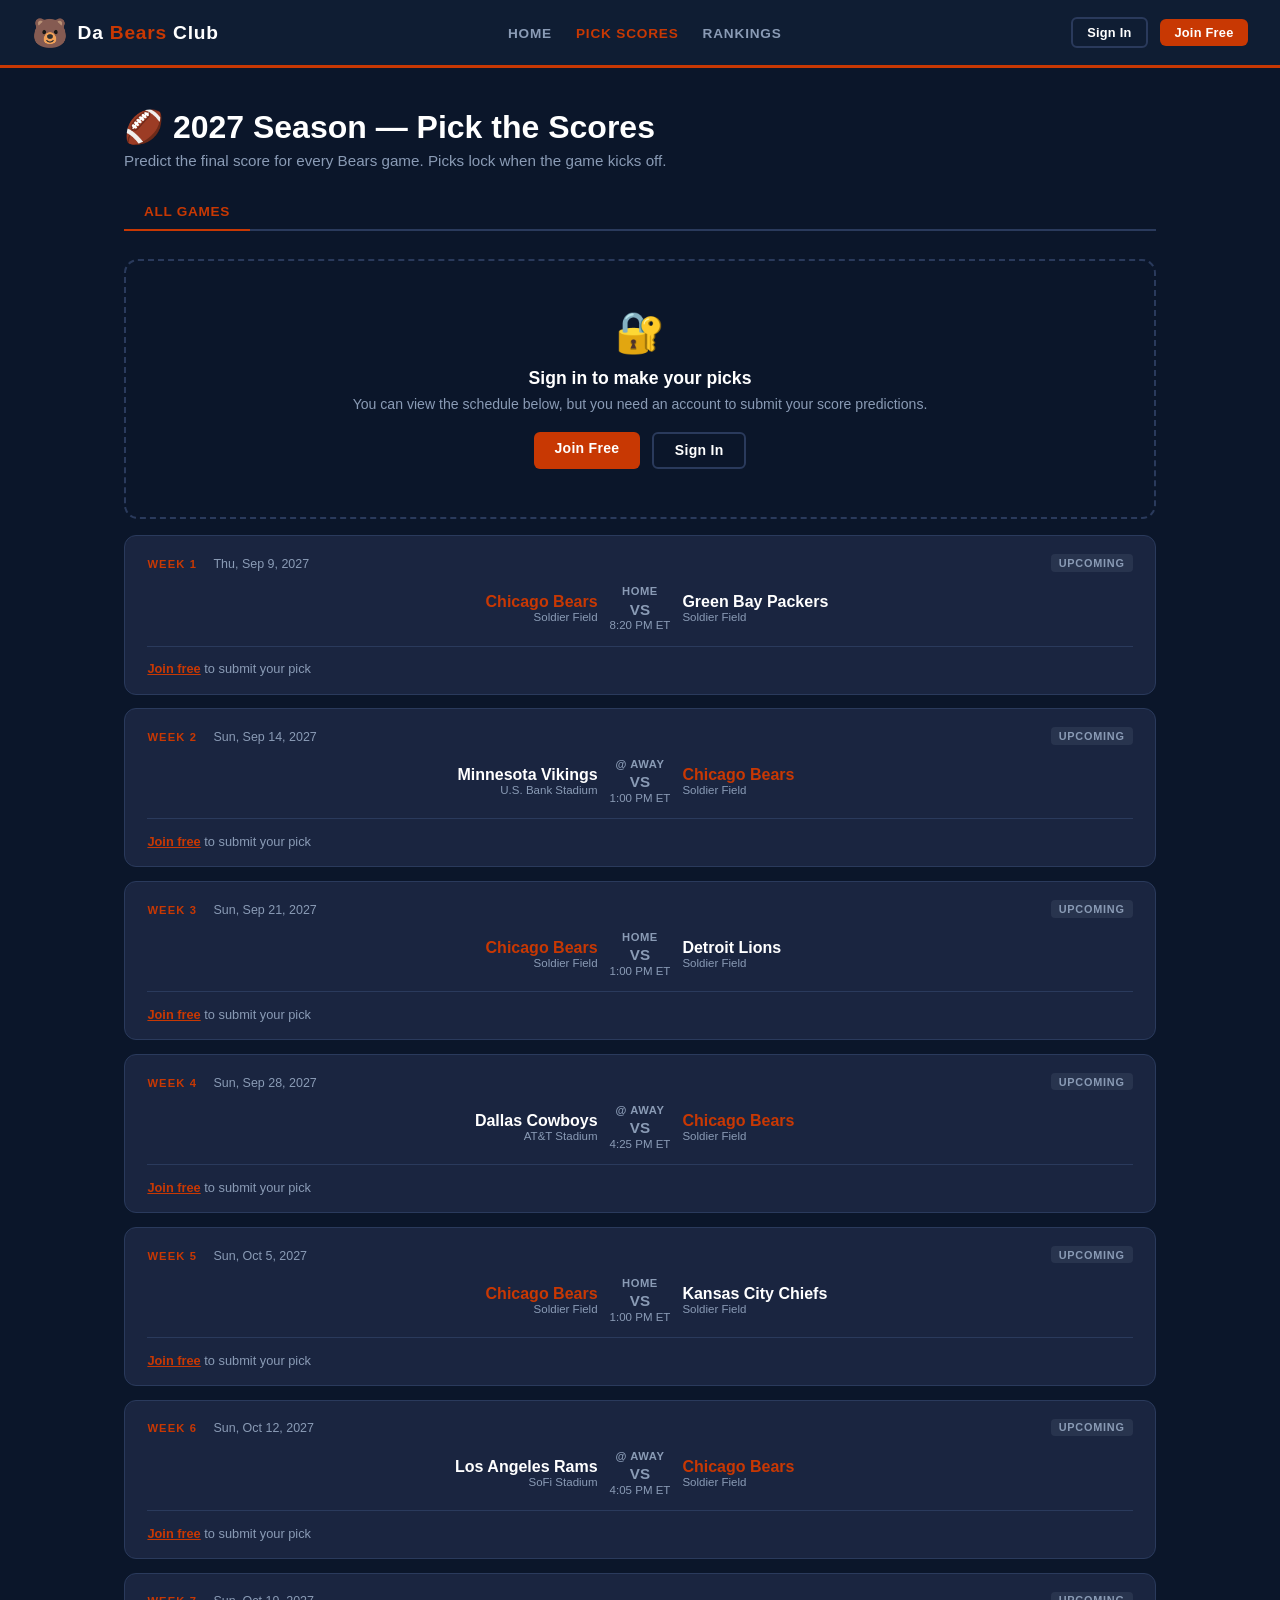
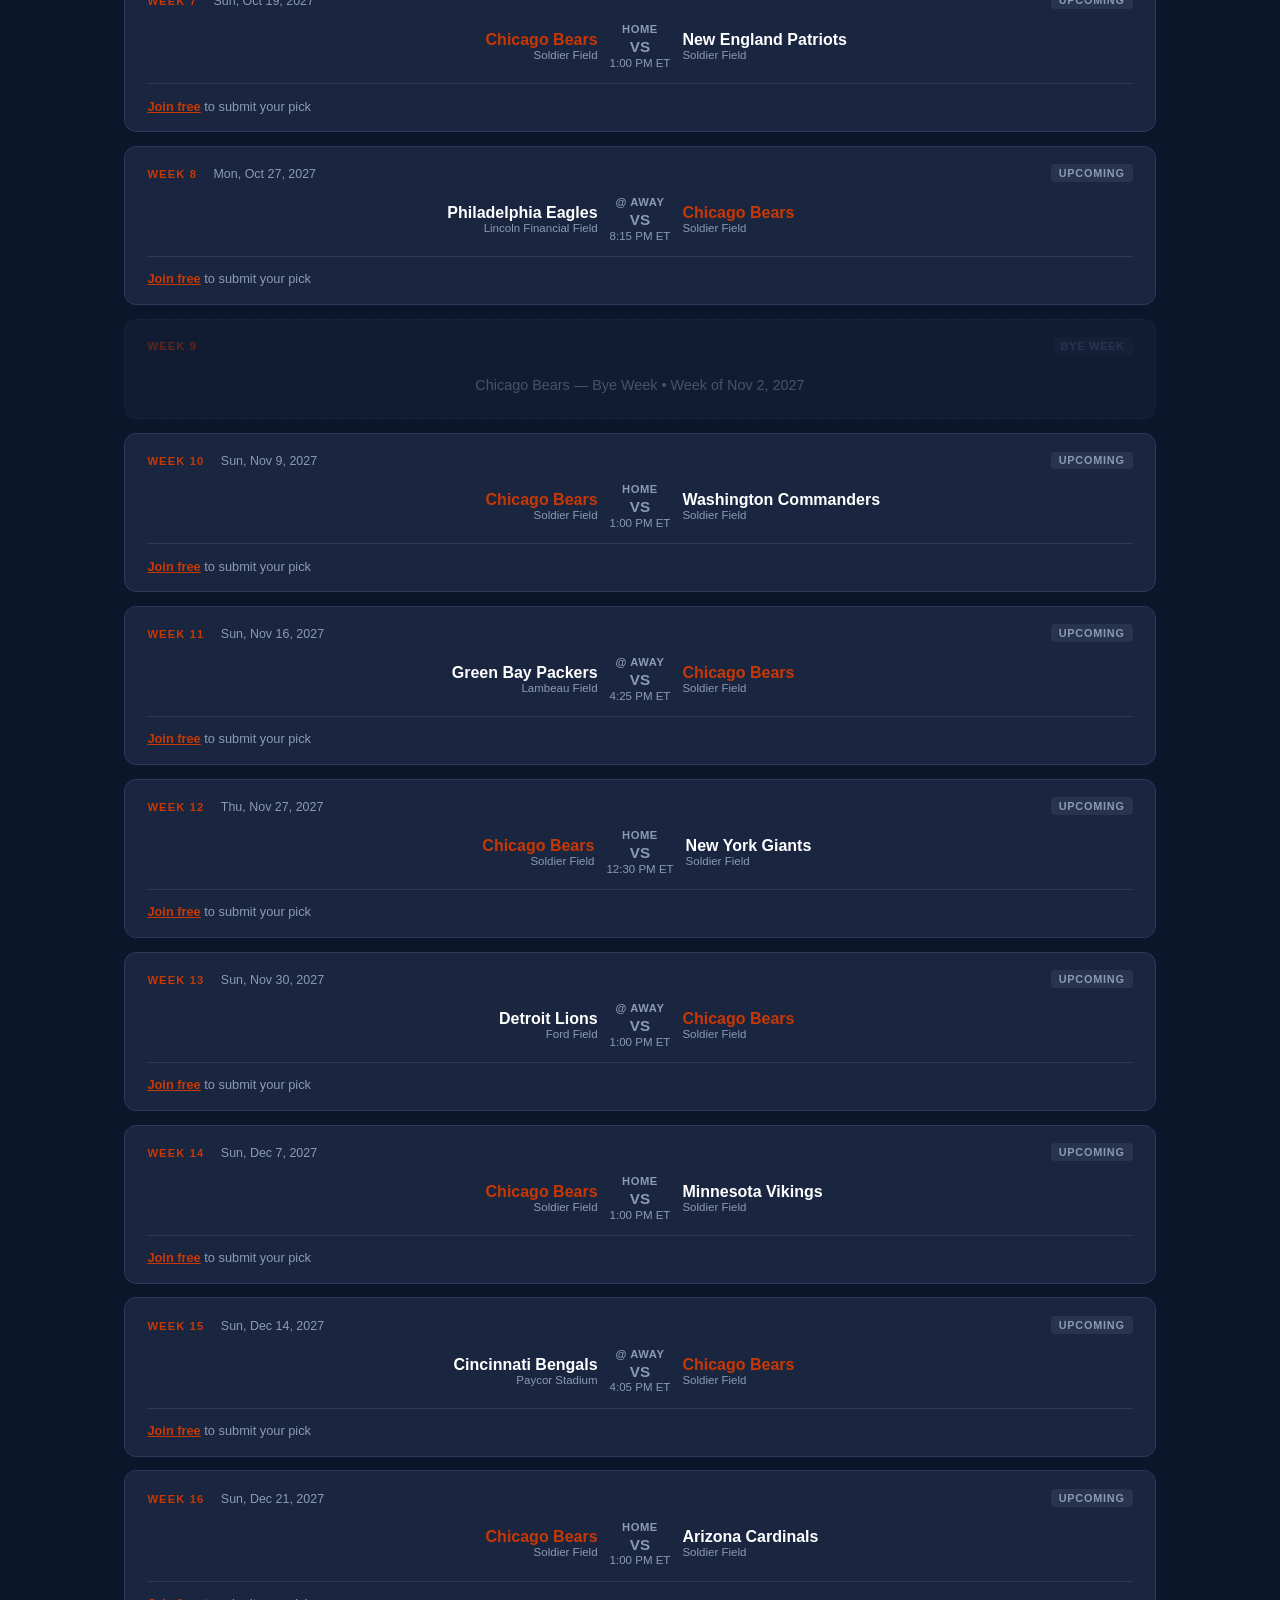
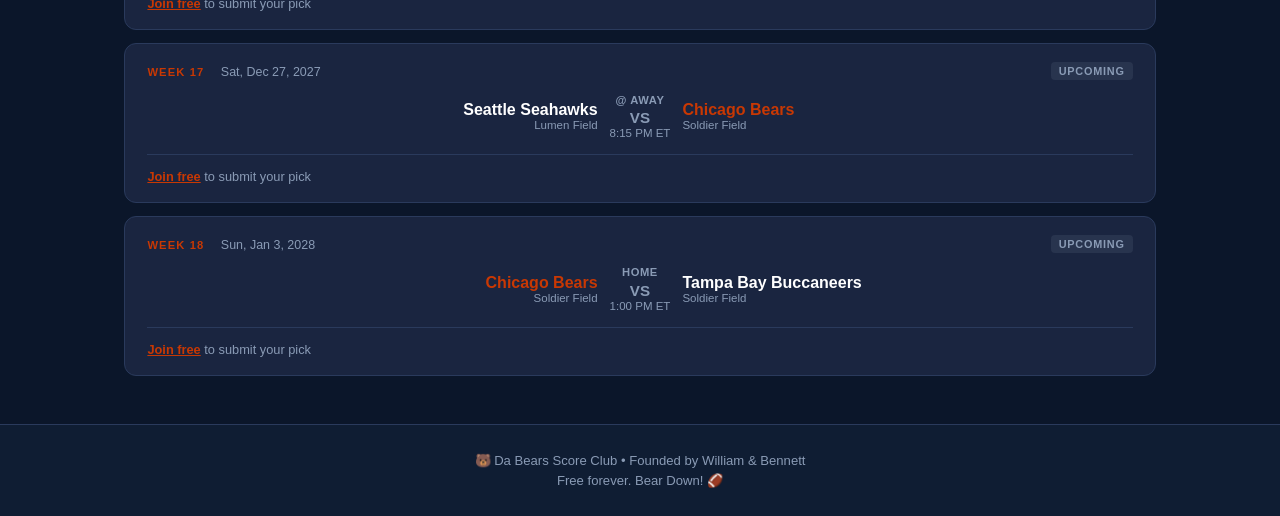
==== games.html @ 173727cb "Initial commit: Da Bears Score Club static site" ====
<!DOCTYPE html>
<html lang="en">
<head>
  <meta charset="UTF-8">
  <meta name="viewport" content="width=device-width, initial-scale=1.0">
  <title>Pick Scores — Da Bears Score Club</title>
  <link rel="stylesheet" href="style.css">
</head>
<body>

<nav>
  <a href="index.html" class="nav-logo">
    <span class="bear-icon">🐻</span>
    <span class="logo-text">Da <span>Bears</span> Club</span>
  </a>
  <ul class="nav-links">
    <li><a href="index.html">Home</a></li>
    <li><a href="games.html" class="active">Pick Scores</a></li>
    <li><a href="rankings.html">Rankings</a></li>
  </ul>
  <div class="nav-auth" id="nav-auth"></div>
</nav>

<div class="page-header">
  <h1>🏈 2027 Season — Pick the Scores</h1>
  <p>Predict the final score for every Bears game. Picks lock when the game kicks off.</p>
</div>

<div style="max-width:1080px;margin:0 auto;padding:0 1.5rem 3rem">

  <!-- Stats (logged-in only) -->
  <div id="stats-section" style="display:none;margin-bottom:1.75rem">
    <div class="stats-row" id="stats-row"></div>
  </div>

  <!-- Tabs -->
  <div class="tabs">
    <button class="tab-btn active" onclick="showTab('all', this)">All Games</button>
    <button class="tab-btn" onclick="showTab('mypicks', this)" id="mypicks-tab">My Picks</button>
  </div>

  <!-- Auth prompt (logged-out) -->
  <div id="auth-prompt" style="display:none">
    <div class="auth-prompt">
      <span class="ap-icon">🔐</span>
      <h3>Sign in to make your picks</h3>
      <p>You can view the schedule below, but you need an account to submit your score predictions.</p>
      <div style="display:flex;gap:0.75rem;justify-content:center">
        <a href="register.html" class="btn btn-primary">Join Free</a>
        <a href="login.html" class="btn btn-outline">Sign In</a>
      </div>
    </div>
  </div>

  <!-- Games list -->
  <div class="games-grid" id="games-list"></div>

  <!-- My picks tab content -->
  <div id="mypicks-content" style="display:none">
    <div class="games-grid" id="mypicks-list"></div>
  </div>

</div>

<!-- Footer -->
<footer>
  <div>🐻 Da Bears Score Club &bull; Founded by William &amp; Bennett</div>
  <div>Free forever. Bear Down! 🏈</div>
</footer>

<script src="app.js"></script>
<script>
let activeTab = 'all';
let currentUser = null;

function showTab(tab, btn) {
  activeTab = tab;
  document.querySelectorAll('.tab-btn').forEach(b => b.classList.remove('active'));
  btn.classList.add('active');
  document.getElementById('games-list').style.display     = tab === 'all'     ? 'flex' : 'none';
  document.getElementById('mypicks-content').style.display = tab === 'mypicks' ? 'block' : 'none';
}

function ptsBadge(pts) {
  if (pts === null) return '';
  const cls = pts === 10 ? 'pts-10' : pts === 7 ? 'pts-7' : pts === 5 ? 'pts-5' : pts === 3 ? 'pts-3' : 'pts-0';
  const lbl = pts === 10 ? '🎯 10 pts — EXACT!' : pts === 7 ? '⭐ 7 pts' : pts === 5 ? '5 pts' : pts === 3 ? '3 pts' : '0 pts';
  return `<span class="pick-result-pts ${cls}">${lbl}</span>`;
}

function renderGameCard(game, user, showPickForm) {
  const isBye = !!game.isBye;
  if (isBye) {
    return `<div class="game-card is-bye">
      <div class="game-meta-row">
        <span class="game-week-label">Week ${game.week}</span>
        <span class="game-status-tag status-bye">BYE WEEK</span>
      </div>
      <div style="text-align:center;color:var(--gray);padding:0.5rem 0;font-size:0.9rem">Chicago Bears — Bye Week &bull; ${game.date}</div>
    </div>`;
  }

  const homeTeam = game.home ? 'Chicago Bears' : game.opp;
  const awayTeam = game.home ? game.opp       : 'Chicago Bears';
  const homeIsB  = game.home;
  const awayIsB  = !game.home;

  let matchupHTML = '';
  if (game.complete) {
    const bearsFinal = game.finalBears;
    const oppFinal   = game.finalOpp;
    const homeScore  = game.home ? bearsFinal : oppFinal;
    const awayScore  = game.home ? oppFinal   : bearsFinal;
    matchupHTML = `<div class="game-matchup">
      <div class="team-block" style="text-align:right">
        <div class="team-name-main ${homeIsB?'is-bears':''}">${homeTeam}</div>
        <div class="team-location-small">${game.home ? 'Soldier Field' : game.venue}</div>
      </div>
      <div class="vs-block">
        <div class="at-home-tag">${game.home ? 'HOME' : '@ AWAY'}</div>
        <div class="vs-final">${homeScore} – ${awayScore}</div>
        <div style="font-size:0.7rem;color:#5bd378;margin-top:0.15rem">FINAL</div>
      </div>
      <div class="team-block">
        <div class="team-name-main ${awayIsB?'is-bears':''}">${awayTeam}</div>
        <div class="team-location-small">${!game.home ? 'Soldier Field' : game.venue}</div>
      </div>
    </div>`;
  } else {
    matchupHTML = `<div class="game-matchup">
      <div class="team-block" style="text-align:right">
        <div class="team-name-main ${homeIsB?'is-bears':''}">${homeTeam}</div>
        <div class="team-location-small">${game.home ? 'Soldier Field' : game.venue}</div>
      </div>
      <div class="vs-block">
        <div class="at-home-tag">${game.home ? 'HOME' : '@ AWAY'}</div>
        <div style="font-size:0.95rem;color:var(--gray);font-weight:700">VS</div>
        <div style="font-size:0.72rem;color:var(--gray);margin-top:0.1rem">${game.time}</div>
      </div>
      <div class="team-block">
        <div class="team-name-main ${awayIsB?'is-bears':''}">${awayTeam}</div>
        <div class="team-location-small">${!game.home ? 'Soldier Field' : game.venue}</div>
      </div>
    </div>`;
  }

  let pickHTML = '';
  if (showPickForm && !game.complete) {
    const pick = user ? getUserPick(user.id, game.id) : null;
    const bVal = pick ? pick.bearsScore : '';
    const oVal = pick ? pick.oppScore   : '';
    const hasPick = pick !== null;

    // Label order: Bears score first if home, opp score first if away
    const leftLabel  = game.home ? 'Bears' : game.opp;
    const rightLabel = game.home ? game.opp : 'Bears';
    const leftId     = `h_${game.id}`;
    const rightId    = `a_${game.id}`;
    const leftVal    = game.home ? bVal : oVal;
    const rightVal   = game.home ? oVal : bVal;

    pickHTML = `
      <div class="pick-row">
        <div style="display:flex;align-items:center;gap:0.5rem;flex-wrap:wrap">
          <span style="font-size:0.78rem;color:var(--gray);font-weight:700;text-transform:uppercase;letter-spacing:0.05em">Your Pick:</span>
          <div class="pick-inputs">
            <span style="font-size:0.75rem;color:var(--gray)">${leftLabel}</span>
            <input type="number" class="score-input" id="${leftId}" min="0" max="99" value="${leftVal}" placeholder="—">
            <span class="score-dash">–</span>
            <input type="number" class="score-input" id="${rightId}" min="0" max="99" value="${rightVal}" placeholder="—">
            <span style="font-size:0.75rem;color:var(--gray)">${rightLabel}</span>
          </div>
        </div>
        <div class="pick-actions">
          ${hasPick ? `<span class="pick-saved-tag" id="saved_${game.id}">✓ SAVED</span>` : `<span style="font-size:0.72rem;color:var(--gray)" id="saved_${game.id}"></span>`}
          <button class="btn btn-primary btn-sm" onclick="submitPick('${game.id}','${leftId}','${rightId}','${game.home}')">
            ${hasPick ? 'Update' : 'Save Pick'}
          </button>
        </div>
      </div>`;
  } else if (game.complete && user) {
    const pick = getUserPick(user.id, game.id);
    if (pick) {
      const pts = calcPoints(pick, game);
      const pHome = game.home ? pick.bearsScore : pick.oppScore;
      const pAway = game.home ? pick.oppScore   : pick.bearsScore;
      pickHTML = `
        <div class="pick-row">
          <div style="display:flex;align-items:center;gap:0.6rem;flex-wrap:wrap">
            <span style="font-size:0.78rem;color:var(--gray)">Your pick:</span>
            <span style="font-weight:800">${pHome} – ${pAway}</span>
            ${ptsBadge(pts)}
          </div>
        </div>`;
    } else if (showPickForm) {
      pickHTML = `<div class="pick-row"><span style="font-size:0.78rem;color:var(--gray)">You didn't pick this game.</span></div>`;
    }
  } else if (!game.complete && !user) {
    pickHTML = `<div class="pick-row">
      <span style="font-size:0.8rem;color:var(--gray)"><a href="register.html" style="color:var(--orange);font-weight:700">Join free</a> to submit your pick</span>
    </div>`;
  }

  const statusTag = game.complete
    ? '<span class="game-status-tag status-complete">Final</span>'
    : '<span class="game-status-tag status-upcoming">Upcoming</span>';

  return `<div class="game-card ${game.complete?'is-complete':''}">
    <div class="game-meta-row">
      <div>
        <span class="game-week-label">Week ${game.week}</span>
        <span class="game-date-label" style="margin-left:0.75rem">${game.date}</span>
      </div>
      ${statusTag}
    </div>
    ${matchupHTML}
    ${pickHTML}
  </div>`;
}

function submitPick(gameId, leftId, rightId, homeIsBears) {
  homeIsBears = homeIsBears === 'true' || homeIsBears === true;
  const leftVal  = parseInt(document.getElementById(leftId).value)  || 0;
  const rightVal = parseInt(document.getElementById(rightId).value) || 0;
  const bearsScore = homeIsBears ? leftVal  : rightVal;
  const oppScore   = homeIsBears ? rightVal : leftVal;

  const res = savePick(gameId, bearsScore, oppScore);
  const savedEl = document.getElementById('saved_' + gameId);
  if (res.ok) {
    if (savedEl) {
      savedEl.className = 'pick-saved-tag';
      savedEl.textContent = '✓ SAVED';
    }
    // Update button text
    const btn = savedEl ? savedEl.nextElementSibling : null;
    if (btn) btn.textContent = 'Update';
  } else {
    alert(res.err);
  }
}

function renderStats(user) {
  const stats = userStats(user.id);
  const section = document.getElementById('stats-section');
  const row     = document.getElementById('stats-row');
  section.style.display = 'block';
  row.innerHTML = `
    <div class="stat-card"><div class="stat-value">${stats.picks}</div><div class="stat-label">Picks Made</div></div>
    <div class="stat-card"><div class="stat-value">${stats.total}</div><div class="stat-label">Total Points</div></div>
    <div class="stat-card"><div class="stat-value">${stats.exact}</div><div class="stat-label">Exact Scores</div></div>
    <div class="stat-card"><div class="stat-value">${stats.correct}</div><div class="stat-label">Correct Results</div></div>
  `;
}

function renderMyPicks(user) {
  const list = document.getElementById('mypicks-list');
  const picks = getPicks().filter(p => p.userId === user.id);
  const pickedGames = SCHEDULE.filter(g => !g.isBye && picks.find(p => p.gameId === g.id));
  if (pickedGames.length === 0) {
    list.innerHTML = `<div class="empty-state"><span class="es-icon">🏈</span><p>You haven't made any picks yet.<br><a href="#" onclick="showTab('all', document.querySelector('.tab-btn'));return false" style="color:var(--orange);font-weight:700">Go pick some scores!</a></p></div>`;
    return;
  }
  list.innerHTML = pickedGames.map(g => renderGameCard(g, user, true)).join('');
}

// ── INIT ──────────────────────────────────────────────────
document.addEventListener('DOMContentLoaded', () => {
  currentUser = getCurrentUser();
  const authPrompt = document.getElementById('auth-prompt');
  const gamesList  = document.getElementById('games-list');
  const myPicksTab = document.getElementById('mypicks-tab');

  if (!currentUser) {
    authPrompt.style.display = 'block';
    myPicksTab.style.display = 'none';
  } else {
    renderStats(currentUser);
  }

  // Render all games
  gamesList.innerHTML = SCHEDULE.map(g => renderGameCard(g, currentUser, !!currentUser)).join('');

  // My picks tab
  if (currentUser) {
    document.getElementById('mypicks-content').innerHTML = `<div class="games-grid" id="mypicks-list"></div>`;
  }
});

// Override showTab to also render my picks lazily
const _origShowTab = showTab;
window.showTab = function(tab, btn) {
  _origShowTab(tab, btn);
  if (tab === 'mypicks' && currentUser) {
    renderMyPicks(currentUser);
  }
};
</script>

</body>
</html>
---- style.css ----
/* Da Bears Score Club — Stylesheet */
:root {
  --navy: #0B162A;
  --navy-light: #1a2540;
  --navy-mid: #0f1d33;
  --orange: #C83803;
  --orange-light: #e84510;
  --white: #FFFFFF;
  --gray: #8a9bb5;
  --gold: #FFD700;
  --success: #28a745;
  --card-bg: #1a2540;
  --border: #2a3a5c;
}

* { margin: 0; padding: 0; box-sizing: border-box; }

body {
  font-family: -apple-system, BlinkMacSystemFont, 'Segoe UI', Roboto, sans-serif;
  background: var(--navy);
  color: var(--white);
  min-height: 100vh;
}

/* ── Navigation ── */
nav {
  background: var(--navy-mid);
  border-bottom: 3px solid var(--orange);
  padding: 0 2rem;
  display: flex;
  align-items: center;
  justify-content: space-between;
  height: 68px;
  position: sticky;
  top: 0;
  z-index: 100;
}

.nav-logo {
  display: flex;
  align-items: center;
  gap: 0.6rem;
  text-decoration: none;
  color: var(--white);
}
.nav-logo .bear-icon { font-size: 1.8rem; }
.nav-logo .logo-text { font-size: 1.2rem; font-weight: 800; letter-spacing: 0.04em; }
.nav-logo .logo-text span { color: var(--orange); }

.nav-links {
  display: flex;
  align-items: center;
  gap: 1.5rem;
  list-style: none;
}
.nav-links a {
  color: var(--gray);
  text-decoration: none;
  font-weight: 600;
  font-size: 0.85rem;
  letter-spacing: 0.06em;
  text-transform: uppercase;
  transition: color 0.2s;
}
.nav-links a:hover, .nav-links a.active { color: var(--orange); }

.nav-auth { display: flex; align-items: center; gap: 0.75rem; }

/* ── Buttons ── */
.btn {
  padding: 0.55rem 1.3rem;
  border-radius: 6px;
  font-weight: 700;
  font-size: 0.875rem;
  cursor: pointer;
  border: none;
  text-decoration: none;
  display: inline-block;
  transition: all 0.18s;
  letter-spacing: 0.02em;
}
.btn-primary { background: var(--orange); color: var(--white); }
.btn-primary:hover { background: var(--orange-light); transform: translateY(-1px); }
.btn-outline { background: transparent; color: var(--white); border: 2px solid var(--border); }
.btn-outline:hover { border-color: var(--orange); color: var(--orange); }
.btn-sm { padding: 0.35rem 0.9rem; font-size: 0.8rem; }
.btn-lg { padding: 0.85rem 2rem; font-size: 1rem; }
.btn:disabled { opacity: 0.5; cursor: not-allowed; transform: none !important; }

/* ── Hero ── */
.hero {
  background: linear-gradient(160deg, #0a1220 0%, var(--navy-light) 100%);
  padding: 5rem 2rem 4.5rem;
  text-align: center;
  position: relative;
  overflow: hidden;
}
.hero::before {
  content: '';
  position: absolute;
  top: -40%;
  left: 50%;
  transform: translateX(-50%);
  width: 700px;
  height: 700px;
  background: radial-gradient(circle, rgba(200,56,3,0.1) 0%, transparent 65%);
  pointer-events: none;
}
.hero-badge {
  display: inline-block;
  background: rgba(200,56,3,0.18);
  border: 1px solid var(--orange);
  color: var(--orange);
  padding: 0.28rem 1rem;
  border-radius: 999px;
  font-size: 0.78rem;
  font-weight: 700;
  letter-spacing: 0.1em;
  text-transform: uppercase;
  margin-bottom: 1.25rem;
}
.hero h1 {
  font-size: 3.6rem;
  font-weight: 900;
  line-height: 1.05;
  margin-bottom: 1.25rem;
}
.hero h1 .highlight { color: var(--orange); }
.hero p {
  font-size: 1.15rem;
  color: var(--gray);
  max-width: 580px;
  margin: 0 auto 2.25rem;
  line-height: 1.65;
}
.hero-btns { display: flex; gap: 1rem; justify-content: center; flex-wrap: wrap; }

/* ── Layout ── */
.container { max-width: 1080px; margin: 0 auto; padding: 0 1.5rem; }
section { padding: 3.5rem 1.5rem; max-width: 1080px; margin: 0 auto; }
.section-title { font-size: 1.9rem; font-weight: 800; margin-bottom: 0.4rem; text-align: center; }
.section-title span { color: var(--orange); }
.section-subtitle { text-align: center; color: var(--gray); margin-bottom: 2.5rem; font-size: 0.95rem; }

/* ── Cards ── */
.card {
  background: var(--card-bg);
  border: 1px solid var(--border);
  border-radius: 12px;
  padding: 1.5rem;
}

/* ── How It Works ── */
.how-grid {
  display: grid;
  grid-template-columns: repeat(auto-fit, minmax(190px, 1fr));
  gap: 1.25rem;
  margin-top: 2rem;
}
.how-item { text-align: center; padding: 1.5rem 1rem; }
.how-icon { font-size: 2.4rem; margin-bottom: 0.8rem; display: block; }
.how-title { font-weight: 700; font-size: 0.95rem; margin-bottom: 0.4rem; }
.how-desc { color: var(--gray); font-size: 0.83rem; line-height: 1.55; }

/* ── Scoring breakdown ── */
.points-grid {
  display: grid;
  grid-template-columns: repeat(auto-fit, minmax(160px, 1fr));
  gap: 1rem;
}
.points-item {
  text-align: center;
  padding: 1.1rem;
  background: rgba(138,155,181,0.05);
  border-radius: 10px;
  border: 1px solid var(--border);
}
.points-value { font-size: 2rem; font-weight: 900; }
.points-label { font-size: 0.78rem; color: var(--gray); margin-top: 0.3rem; line-height: 1.3; }

/* ── Founders ── */
.founders-grid {
  display: grid;
  grid-template-columns: repeat(auto-fit, minmax(270px, 1fr));
  gap: 1.5rem;
  margin-top: 1.5rem;
}
.founder-card {
  background: var(--card-bg);
  border: 2px solid var(--orange);
  border-radius: 16px;
  padding: 2rem;
  text-align: center;
  position: relative;
}
.founder-card::before {
  content: 'FOUNDER';
  position: absolute;
  top: -1px;
  left: 50%;
  transform: translateX(-50%);
  background: var(--orange);
  color: var(--white);
  font-size: 0.62rem;
  font-weight: 900;
  letter-spacing: 0.15em;
  padding: 0.18rem 0.85rem;
  border-radius: 0 0 8px 8px;
}
.founder-avatar {
  width: 74px;
  height: 74px;
  border-radius: 50%;
  background: linear-gradient(135deg, var(--orange), #ff6a35);
  display: flex;
  align-items: center;
  justify-content: center;
  font-size: 1.9rem;
  font-weight: 900;
  margin: 1rem auto 0.75rem;
  border: 3px solid var(--gold);
}
.founder-name { font-size: 1.35rem; font-weight: 800; }
.founder-title { color: var(--gray); font-size: 0.85rem; margin-top: 0.2rem; }
.founder-quote {
  font-size: 0.85rem;
  color: var(--gray);
  line-height: 1.55;
  margin-top: 0.9rem;
  font-style: italic;
}
.founder-badges { margin-top: 1rem; display: flex; gap: 0.5rem; justify-content: center; }

/* ── Badges ── */
.badge {
  display: inline-block;
  padding: 0.18rem 0.55rem;
  border-radius: 4px;
  font-size: 0.65rem;
  font-weight: 800;
  letter-spacing: 0.08em;
  text-transform: uppercase;
}
.badge-legend { background: linear-gradient(135deg, #b8860b, var(--gold)); color: #000; }
.badge-member { background: var(--border); color: var(--gray); }
.badge-founder { background: var(--orange); color: white; }

/* ── QR Code Section ── */
.qr-section {
  text-align: center;
  padding: 4rem 1.5rem;
  background: var(--navy-mid);
  border-top: 1px solid var(--border);
  border-bottom: 1px solid var(--border);
}
#qrcode {
  display: inline-block;
  padding: 14px;
  background: white;
  border-radius: 12px;
  margin: 1.25rem 0;
  box-shadow: 0 4px 30px rgba(200,56,3,0.3);
}

/* ── Forms ── */
.form-container { max-width: 460px; margin: 2.5rem auto; padding: 0 1.5rem; }
.form-card {
  background: var(--card-bg);
  border: 1px solid var(--border);
  border-radius: 16px;
  padding: 2.25rem;
}
.form-top-icon { text-align: center; font-size: 3rem; margin-bottom: 1.5rem; display: block; }
.form-title { font-size: 1.75rem; font-weight: 800; margin-bottom: 0.4rem; text-align: center; }
.form-subtitle { color: var(--gray); text-align: center; margin-bottom: 1.75rem; font-size: 0.88rem; }
.form-group { margin-bottom: 1.15rem; }
.form-label {
  display: block;
  font-size: 0.8rem;
  font-weight: 700;
  color: var(--gray);
  margin-bottom: 0.35rem;
  text-transform: uppercase;
  letter-spacing: 0.06em;
}
.form-input {
  width: 100%;
  padding: 0.72rem 1rem;
  background: var(--navy);
  border: 2px solid var(--border);
  border-radius: 8px;
  color: var(--white);
  font-size: 1rem;
  transition: border-color 0.2s;
  outline: none;
}
.form-input:focus { border-color: var(--orange); }
.form-input::placeholder { color: #3a4a6a; }
.form-hint { font-size: 0.73rem; color: var(--gray); margin-top: 0.28rem; }

/* ── Member Type Selector ── */
.member-type-grid { display: grid; grid-template-columns: 1fr 1fr; gap: 0.9rem; margin: 0.75rem 0; }
.member-type-option { position: relative; cursor: pointer; }
.member-type-option input[type="radio"] { position: absolute; opacity: 0; width: 0; height: 0; }
.member-type-label {
  display: block;
  padding: 1.1rem 0.75rem;
  border: 2px solid var(--border);
  border-radius: 10px;
  text-align: center;
  cursor: pointer;
  transition: all 0.2s;
}
.member-type-label:hover { border-color: rgba(200,56,3,0.5); }
.member-type-option input:checked + .member-type-label {
  border-color: var(--orange);
  background: rgba(200,56,3,0.1);
}
.member-type-icon { font-size: 1.6rem; margin-bottom: 0.4rem; display: block; }
.member-type-name { font-weight: 700; font-size: 0.9rem; }
.member-type-desc { font-size: 0.72rem; color: var(--gray); margin-top: 0.2rem; }

/* ── Alerts ── */
.alert { padding: 0.7rem 0.9rem; border-radius: 8px; font-size: 0.88rem; margin-bottom: 1rem; }
.alert-success { background: rgba(40,167,69,0.12); border: 1px solid #28a745; color: #5bd378; }
.alert-error { background: rgba(200,56,3,0.12); border: 1px solid var(--orange); color: #ff7a57; }

/* ── Divider ── */
hr.divider { border: none; border-top: 1px solid var(--border); margin: 1.25rem 0; }

/* ── Games Page ── */
.page-header {
  padding: 2.5rem 1.5rem 1.5rem;
  max-width: 1080px;
  margin: 0 auto;
}
.page-header h1 { font-size: 2rem; font-weight: 800; }
.page-header p { color: var(--gray); margin-top: 0.4rem; font-size: 0.95rem; }

.games-grid { display: flex; flex-direction: column; gap: 0.85rem; }

.game-card {
  background: var(--card-bg);
  border: 1px solid var(--border);
  border-radius: 12px;
  padding: 1.1rem 1.4rem;
}
.game-card.is-bye {
  opacity: 0.45;
  border-style: dashed;
}
.game-card.is-complete { border-color: rgba(40,167,69,0.4); }

.game-meta-row {
  display: flex;
  align-items: center;
  justify-content: space-between;
  margin-bottom: 0.85rem;
}
.game-week-label {
  font-size: 0.7rem;
  font-weight: 700;
  text-transform: uppercase;
  letter-spacing: 0.1em;
  color: var(--orange);
}
.game-date-label { font-size: 0.78rem; color: var(--gray); }

.game-matchup {
  display: grid;
  grid-template-columns: 1fr auto 1fr;
  align-items: center;
  gap: 0.75rem;
}
.team-block { display: flex; flex-direction: column; }
.team-block.home-side { text-align: right; }
.team-name-main { font-weight: 700; font-size: 1rem; }
.team-name-main.is-bears { color: var(--orange); }
.team-location-small { font-size: 0.72rem; color: var(--gray); }

.vs-block { text-align: center; }
.at-home-tag {
  font-size: 0.7rem;
  font-weight: 700;
  letter-spacing: 0.05em;
  color: var(--gray);
  margin-bottom: 0.2rem;
}
.vs-final {
  font-size: 1.3rem;
  font-weight: 900;
  letter-spacing: 0.04em;
}

.pick-row {
  display: flex;
  align-items: center;
  gap: 0.75rem;
  margin-top: 0.9rem;
  padding-top: 0.9rem;
  border-top: 1px solid var(--border);
  justify-content: space-between;
  flex-wrap: wrap;
}
.pick-inputs {
  display: flex;
  align-items: center;
  gap: 0.6rem;
}
.score-input {
  width: 54px;
  padding: 0.38rem 0.4rem;
  background: var(--navy);
  border: 2px solid var(--border);
  border-radius: 6px;
  color: var(--white);
  font-size: 1.05rem;
  font-weight: 700;
  text-align: center;
  outline: none;
}
.score-input:focus { border-color: var(--orange); }
.score-dash { color: var(--gray); font-weight: 700; }

.pick-actions { display: flex; align-items: center; gap: 0.6rem; }
.pick-status-text { font-size: 0.78rem; color: var(--gray); }
.pick-saved-tag {
  font-size: 0.7rem;
  font-weight: 700;
  background: rgba(40,167,69,0.15);
  border: 1px solid rgba(40,167,69,0.4);
  color: #5bd378;
  padding: 0.2rem 0.5rem;
  border-radius: 4px;
  letter-spacing: 0.05em;
}

.game-status-tag {
  font-size: 0.68rem;
  font-weight: 800;
  padding: 0.18rem 0.5rem;
  border-radius: 4px;
  letter-spacing: 0.07em;
  text-transform: uppercase;
}
.status-upcoming { background: rgba(138,155,181,0.12); color: var(--gray); }
.status-complete { background: rgba(40,167,69,0.15); color: #5bd378; }
.status-bye { background: rgba(138,155,181,0.08); color: #4a5a7a; }

/* ── My Picks Result ── */
.pick-result-pts {
  font-size: 0.8rem;
  font-weight: 800;
  padding: 0.18rem 0.5rem;
  border-radius: 4px;
}
.pts-10 { background: rgba(200,56,3,0.2); color: var(--orange); }
.pts-7  { background: rgba(255,215,0,0.15); color: var(--gold); }
.pts-5  { background: rgba(138,155,181,0.15); color: #aab8d0; }
.pts-3  { background: rgba(138,155,181,0.08); color: #6a7a9a; }
.pts-0  { background: rgba(220,53,69,0.1); color: #e07070; }

/* ── Stats Row ── */
.stats-row {
  display: grid;
  grid-template-columns: repeat(auto-fit, minmax(140px, 1fr));
  gap: 1rem;
  margin-bottom: 2rem;
}
.stat-card {
  background: var(--card-bg);
  border: 1px solid var(--border);
  border-radius: 10px;
  padding: 1.1rem;
  text-align: center;
}
.stat-value { font-size: 1.9rem; font-weight: 900; color: var(--orange); }
.stat-label { font-size: 0.75rem; color: var(--gray); text-transform: uppercase; letter-spacing: 0.05em; margin-top: 0.2rem; }

/* ── Tabs ── */
.tabs {
  display: flex;
  border-bottom: 2px solid var(--border);
  margin-bottom: 1.75rem;
}
.tab-btn {
  padding: 0.65rem 1.25rem;
  background: none;
  border: none;
  color: var(--gray);
  font-weight: 700;
  font-size: 0.85rem;
  letter-spacing: 0.05em;
  text-transform: uppercase;
  cursor: pointer;
  border-bottom: 2px solid transparent;
  margin-bottom: -2px;
  transition: all 0.2s;
}
.tab-btn.active { color: var(--orange); border-bottom-color: var(--orange); }
.tab-btn:hover:not(.active) { color: var(--white); }

/* ── Rankings ── */
.rankings-wrap {
  background: var(--card-bg);
  border: 1px solid var(--border);
  border-radius: 14px;
  overflow: hidden;
}
.rankings-table { width: 100%; border-collapse: collapse; }
.rankings-table th {
  text-align: left;
  padding: 0.7rem 1.1rem;
  font-size: 0.7rem;
  font-weight: 700;
  text-transform: uppercase;
  letter-spacing: 0.1em;
  color: var(--gray);
  background: rgba(0,0,0,0.2);
  border-bottom: 2px solid var(--border);
}
.rankings-table td { padding: 0.9rem 1.1rem; border-bottom: 1px solid var(--border); font-size: 0.93rem; }
.rankings-table tr:last-child td { border-bottom: none; }
.rankings-table tr:hover td { background: rgba(255,255,255,0.02); }
.rankings-table tr.is-current-user td { background: rgba(200,56,3,0.06); }

.rank-num { font-weight: 900; font-size: 1rem; }
.rank-1 { color: var(--gold); }
.rank-2 { color: #C0C0C0; }
.rank-3 { color: #CD7F32; }

.player-cell { display: flex; align-items: center; gap: 0.7rem; }
.player-avatar-sm {
  width: 34px;
  height: 34px;
  border-radius: 50%;
  background: var(--orange);
  display: flex;
  align-items: center;
  justify-content: center;
  font-weight: 800;
  font-size: 0.85rem;
  flex-shrink: 0;
}
.player-avatar-sm.legend-av { background: linear-gradient(135deg, #b8860b, var(--gold)); color: #000; }
.player-name-main { font-weight: 600; }

.pts-main { font-weight: 900; font-size: 1rem; color: var(--orange); }
.sub-stat { font-size: 0.8rem; color: var(--gray); }

/* ── Nav Auth User Display ── */
.user-display { display: flex; align-items: center; gap: 0.55rem; font-size: 0.88rem; }
.user-avatar-nav {
  width: 28px;
  height: 28px;
  border-radius: 50%;
  background: var(--orange);
  display: flex;
  align-items: center;
  justify-content: center;
  font-size: 0.72rem;
  font-weight: 800;
  flex-shrink: 0;
}
.user-avatar-nav.legend-av { background: linear-gradient(135deg, #b8860b, var(--gold)); color: #000; }

/* ── Auth Prompt ── */
.auth-prompt {
  text-align: center;
  padding: 3rem 1.5rem;
  border: 2px dashed var(--border);
  border-radius: 14px;
  margin: 1rem 0;
}
.auth-prompt .ap-icon { font-size: 2.5rem; margin-bottom: 0.75rem; display: block; }
.auth-prompt h3 { font-size: 1.1rem; font-weight: 700; margin-bottom: 0.4rem; }
.auth-prompt p { color: var(--gray); font-size: 0.88rem; margin-bottom: 1.25rem; }

/* ── Footer ── */
footer {
  background: var(--navy-mid);
  border-top: 1px solid var(--border);
  padding: 1.75rem 1.5rem;
  text-align: center;
  color: var(--gray);
  font-size: 0.82rem;
}
footer div + div { margin-top: 0.35rem; }

/* ── Empty state ── */
.empty-state { text-align: center; padding: 3rem 1rem; color: var(--gray); }
.empty-state .es-icon { font-size: 2.5rem; display: block; margin-bottom: 0.75rem; }

/* ── Responsive ── */
@media (max-width: 700px) {
  .hero h1 { font-size: 2.4rem; }
  nav { padding: 0 1rem; }
  .nav-links { display: none; }
  .game-matchup { grid-template-columns: 1fr auto 1fr; }
}
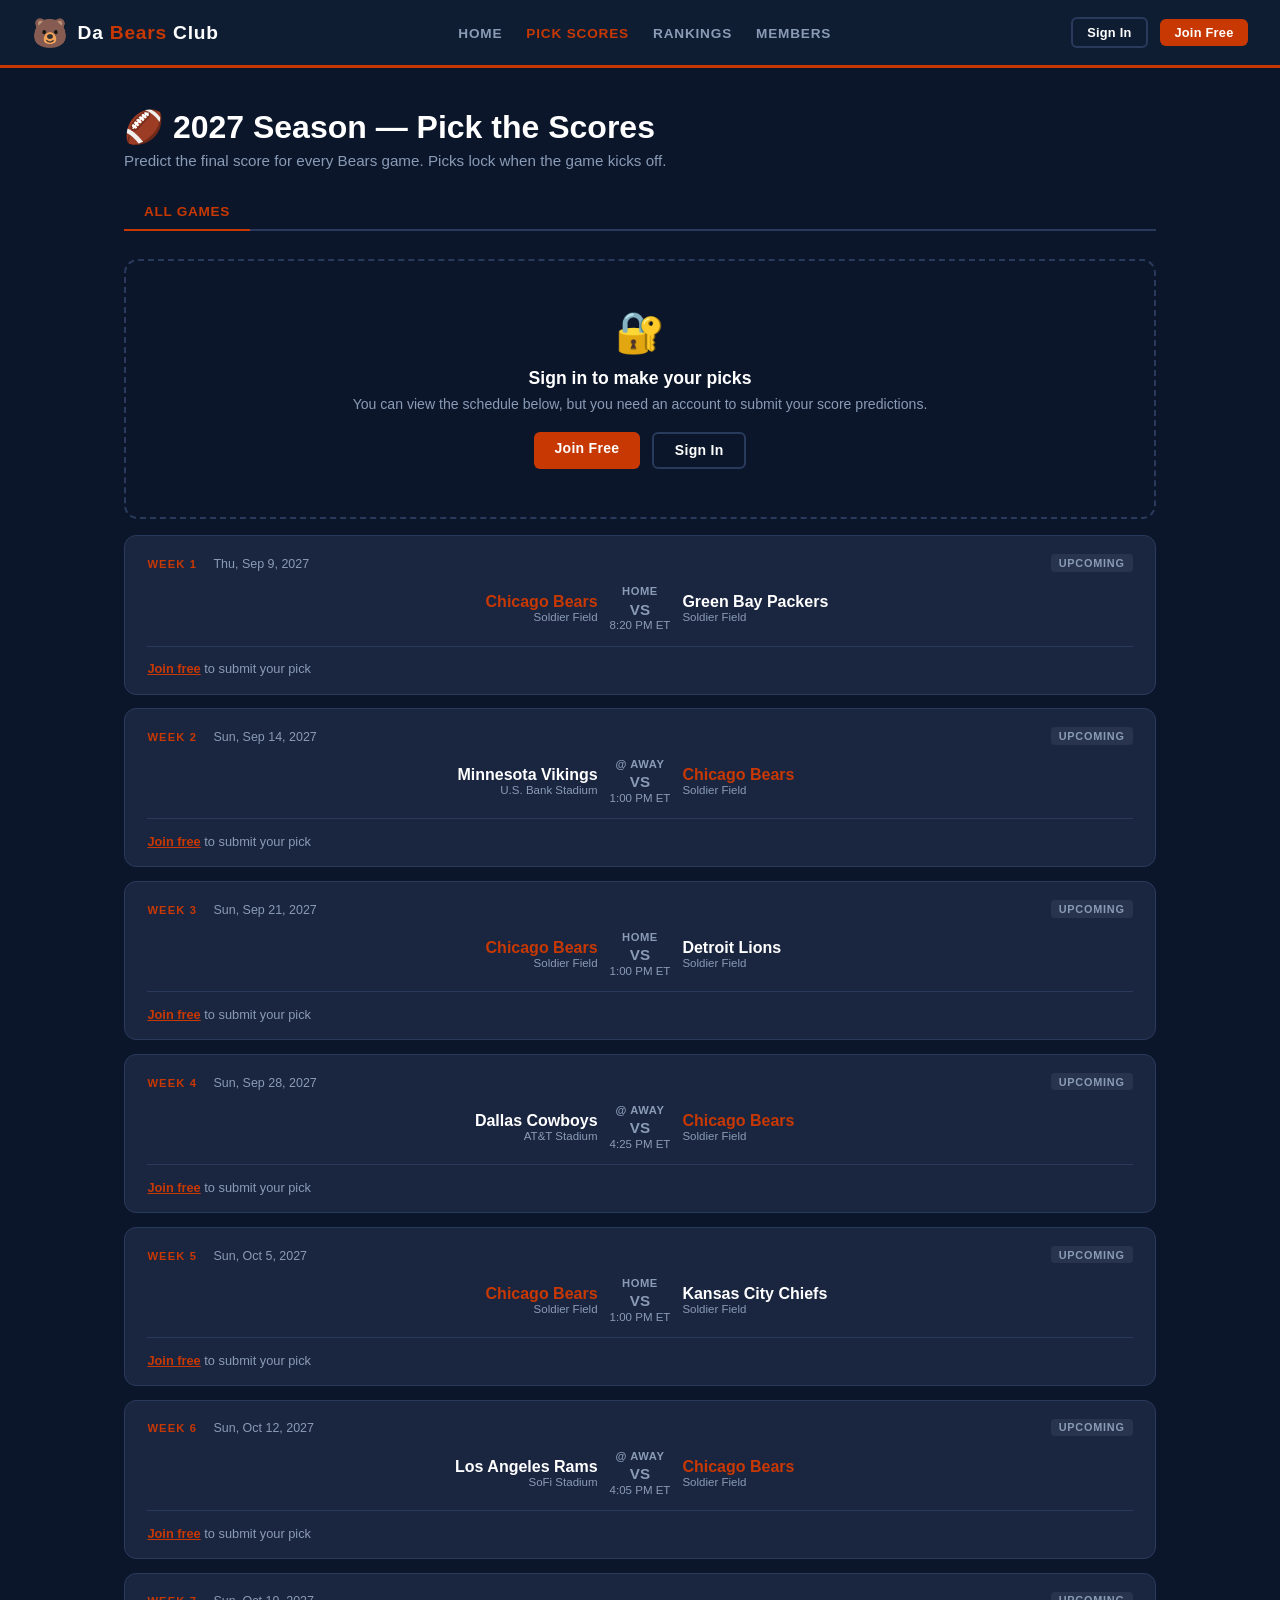
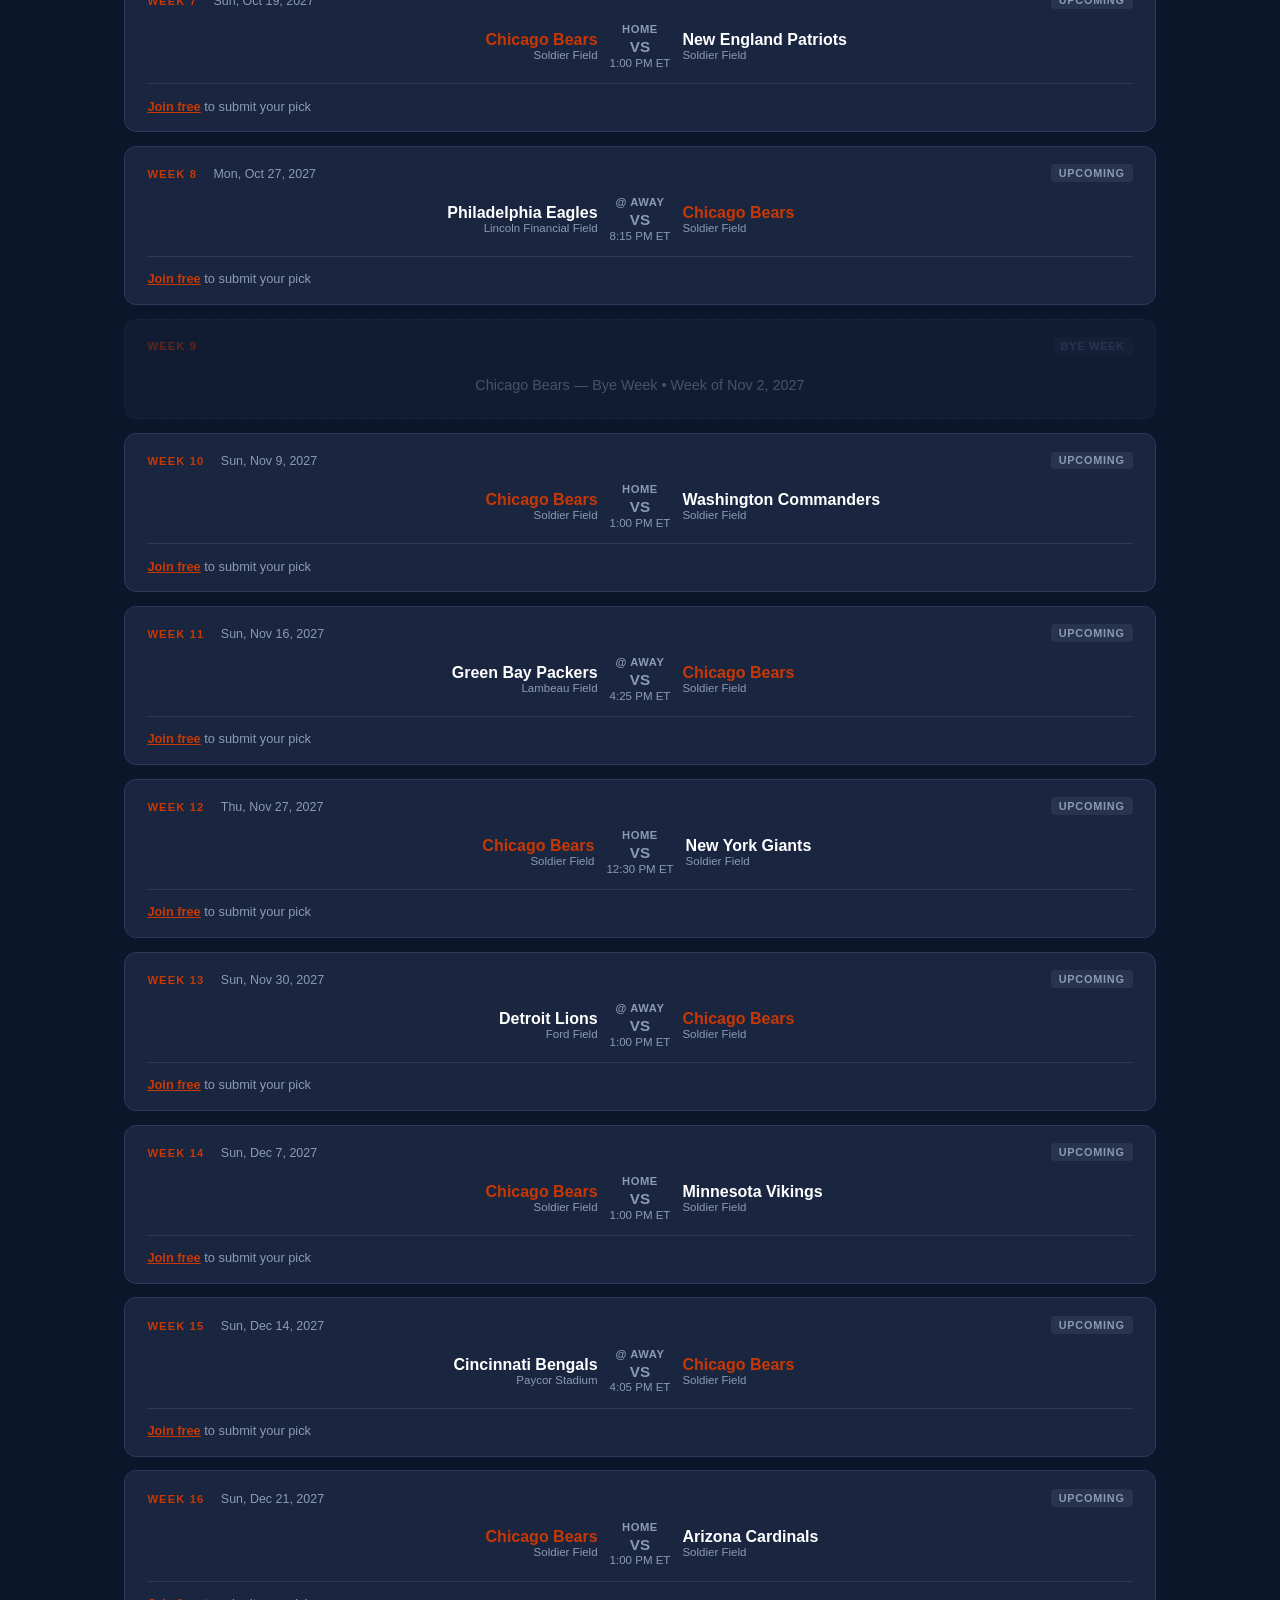
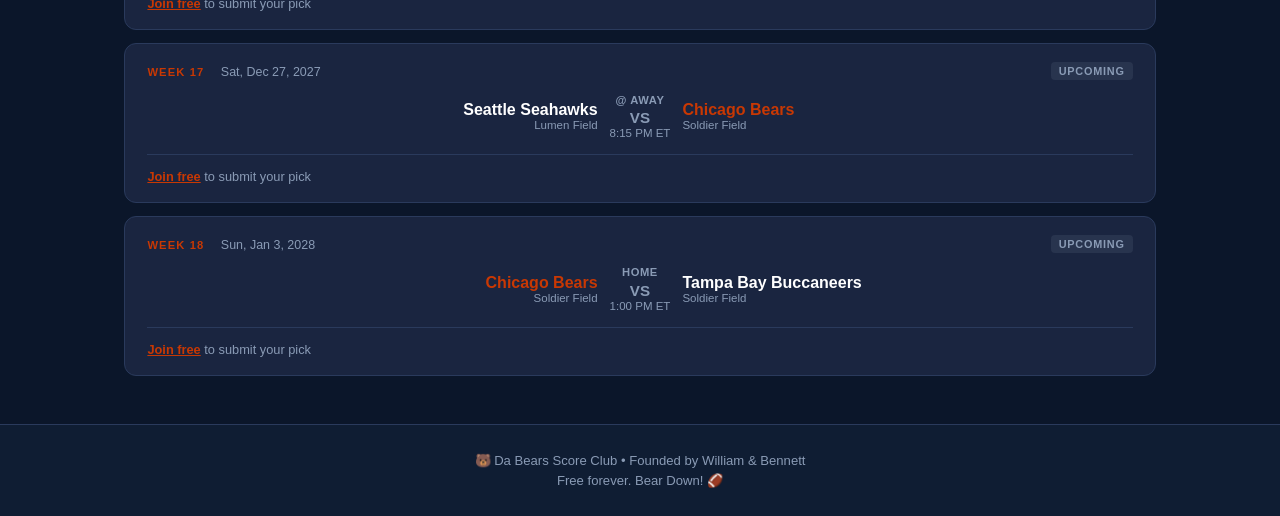
==== commit 6334ecd1: "Add Members page showing all registered users" ====
--- a/games.html
+++ b/games.html
@@ -17,6 +17,7 @@
     <li><a href="index.html">Home</a></li>
     <li><a href="games.html" class="active">Pick Scores</a></li>
     <li><a href="rankings.html">Rankings</a></li>
+    <li><a href="members.html">Members</a></li>
   </ul>
   <div class="nav-auth" id="nav-auth"></div>
 </nav>
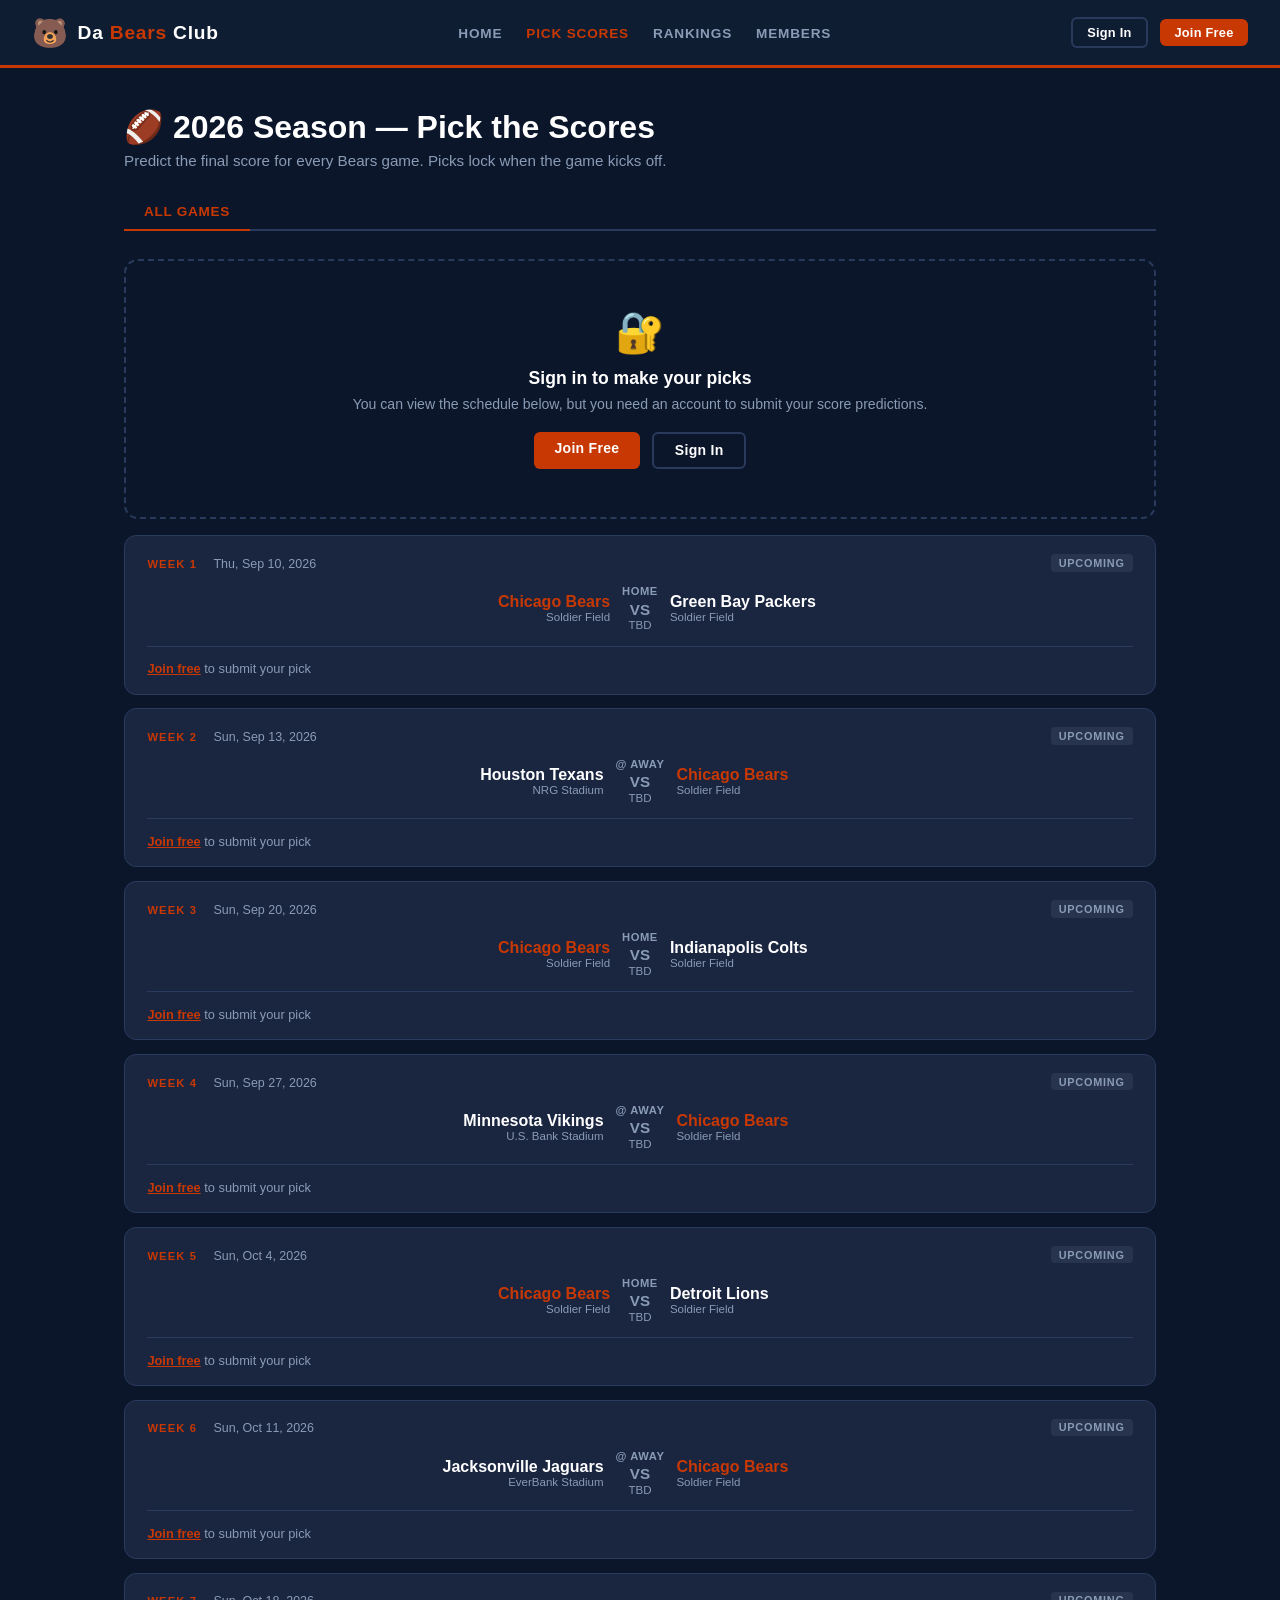
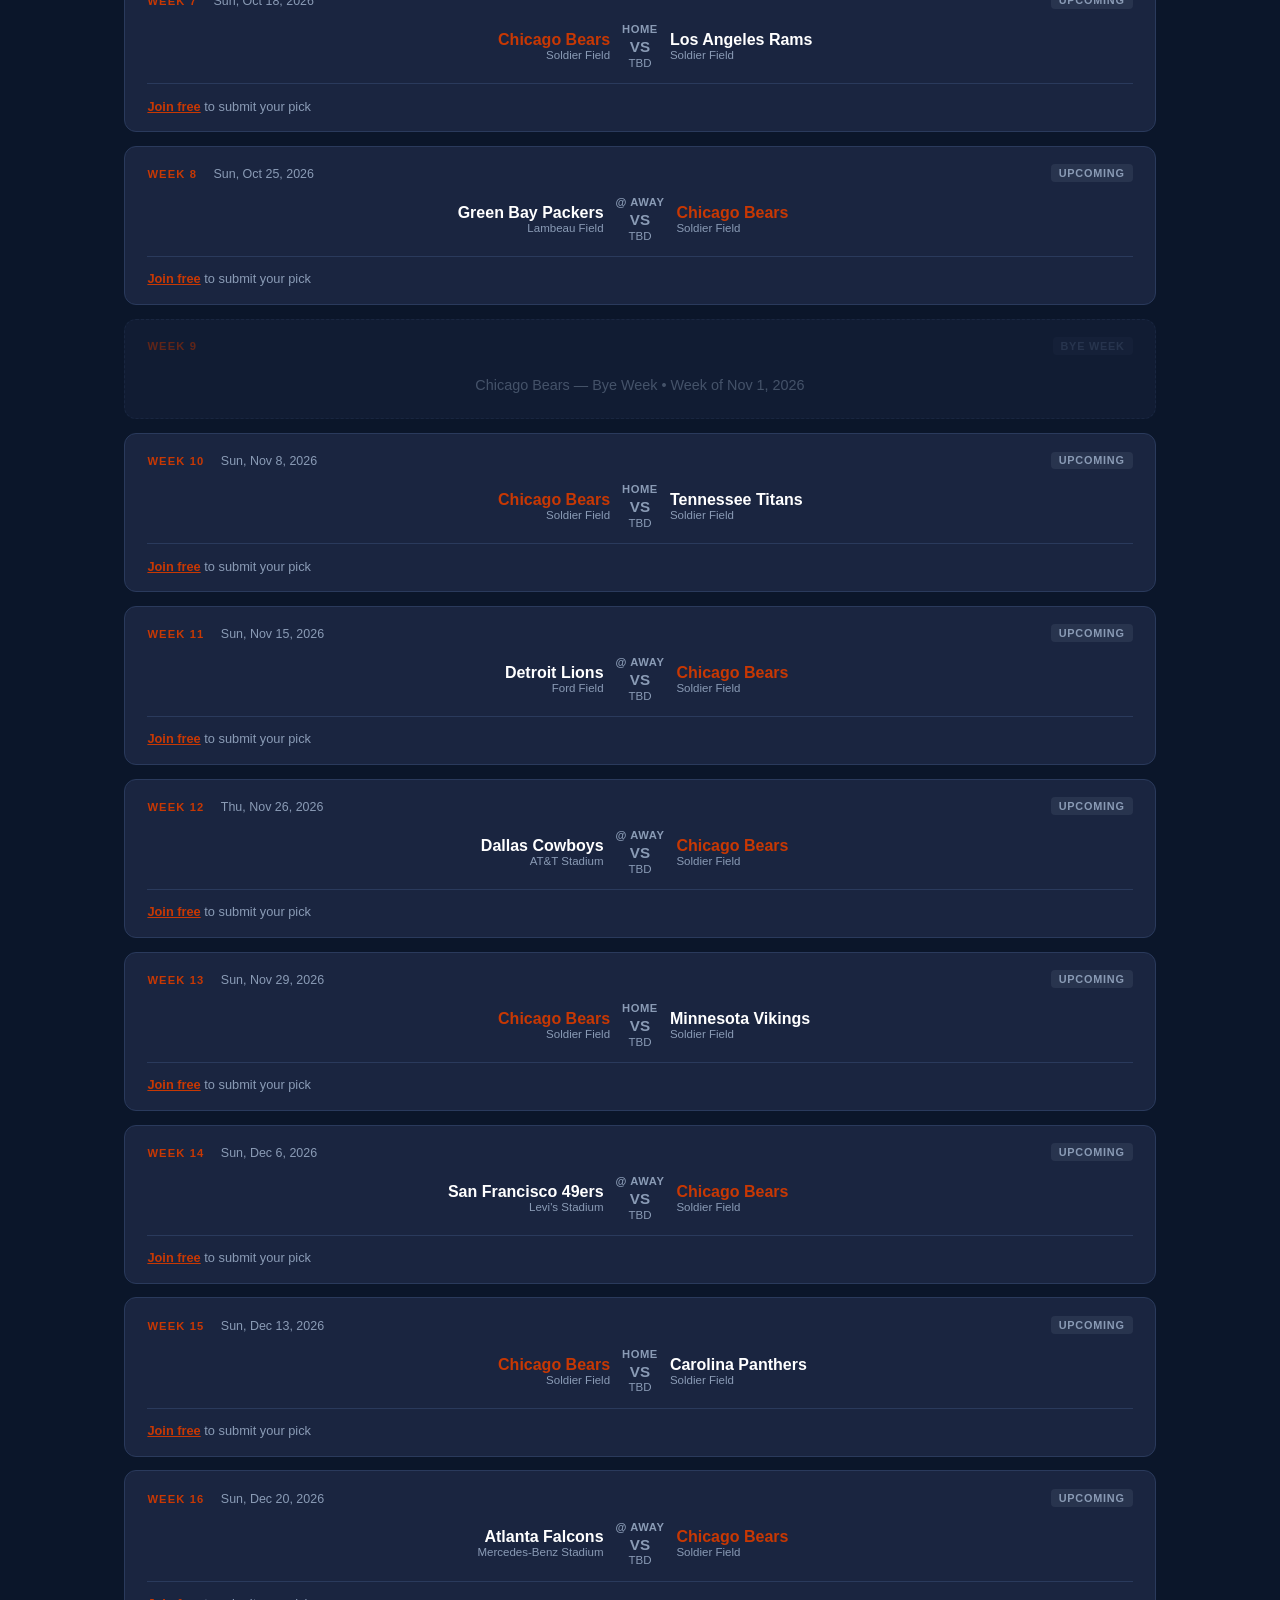
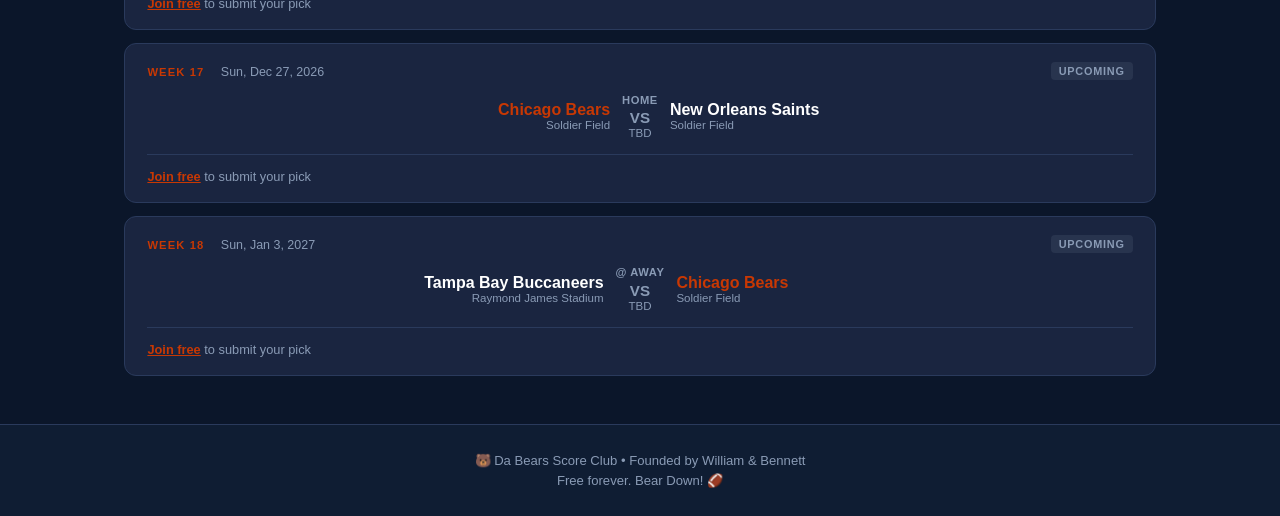
==== commit 1bea1305: "Update to 2026 season with new schedule" ====
--- a/games.html
+++ b/games.html
@@ -23,7 +23,7 @@
 </nav>
 
 <div class="page-header">
-  <h1>🏈 2027 Season — Pick the Scores</h1>
+  <h1>🏈 2026 Season — Pick the Scores</h1>
   <p>Predict the final score for every Bears game. Picks lock when the game kicks off.</p>
 </div>
 
@@ -219,14 +219,14 @@
   </div>`;
 }
 
-function submitPick(gameId, leftId, rightId, homeIsBears) {
+async function submitPick(gameId, leftId, rightId, homeIsBears) {
   homeIsBears = homeIsBears === 'true' || homeIsBears === true;
   const leftVal  = parseInt(document.getElementById(leftId).value)  || 0;
   const rightVal = parseInt(document.getElementById(rightId).value) || 0;
   const bearsScore = homeIsBears ? leftVal  : rightVal;
   const oppScore   = homeIsBears ? rightVal : leftVal;
 
-  const res = savePick(gameId, bearsScore, oppScore);
+  const res = await savePick(gameId, bearsScore, oppScore);
   const savedEl = document.getElementById('saved_' + gameId);
   if (res.ok) {
     if (savedEl) {
@@ -266,7 +266,8 @@
 }
 
 // ── INIT ──────────────────────────────────────────────────
-document.addEventListener('DOMContentLoaded', () => {
+document.addEventListener('DOMContentLoaded', async () => {
+  await DB_READY;
   currentUser = getCurrentUser();
   const authPrompt = document.getElementById('auth-prompt');
   const gamesList  = document.getElementById('games-list');
